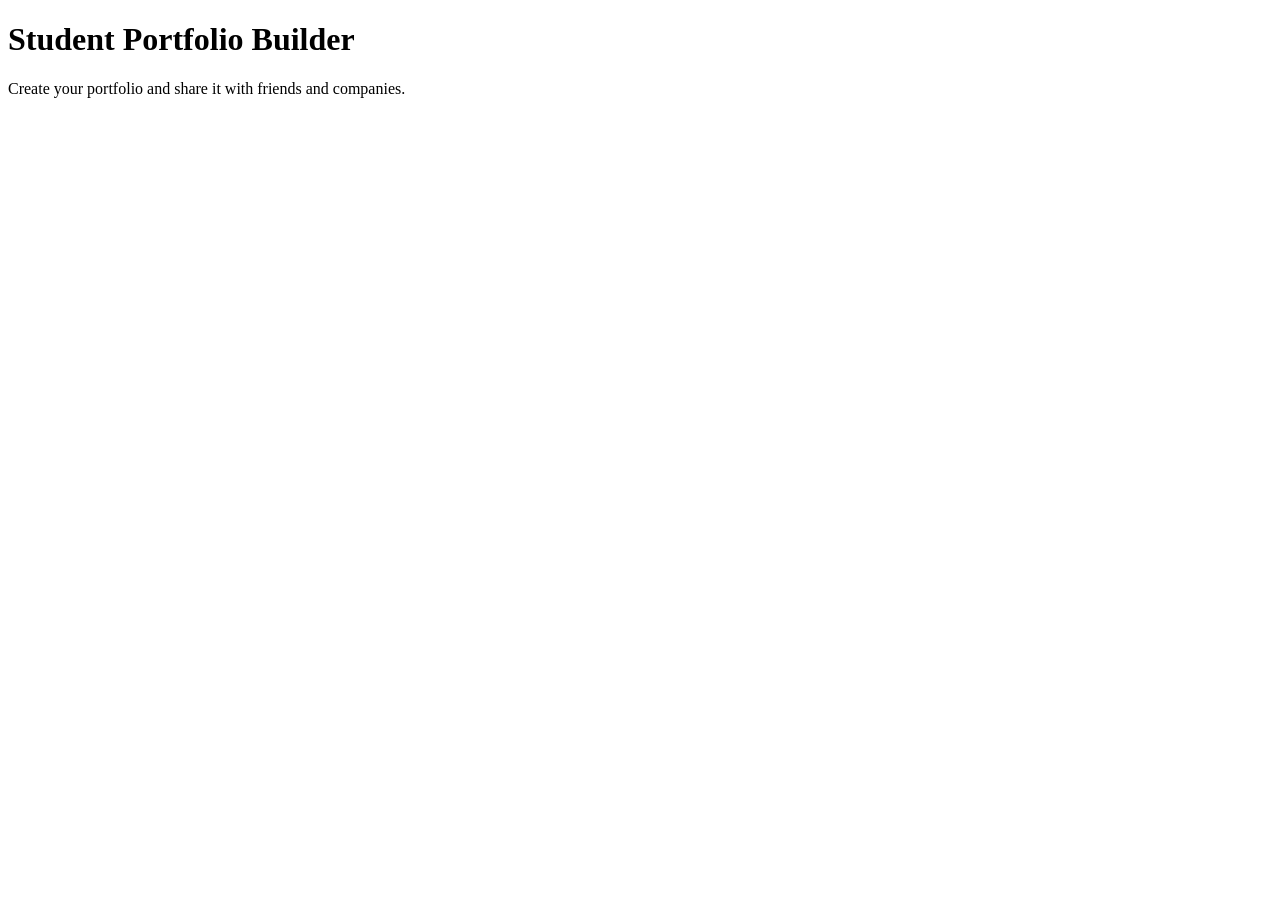
==== index.html @ 695f302a "Add landing page" ====
<!DOCTYPE html>
<html lang="en">
<head>
  <meta charset="UTF-8">
  <title>Student Portfolio</title>
</head>
<body>
  <h1>Student Portfolio Builder</h1>
  <p>Create your portfolio and share it with friends and companies.</p>
</body>
</html>
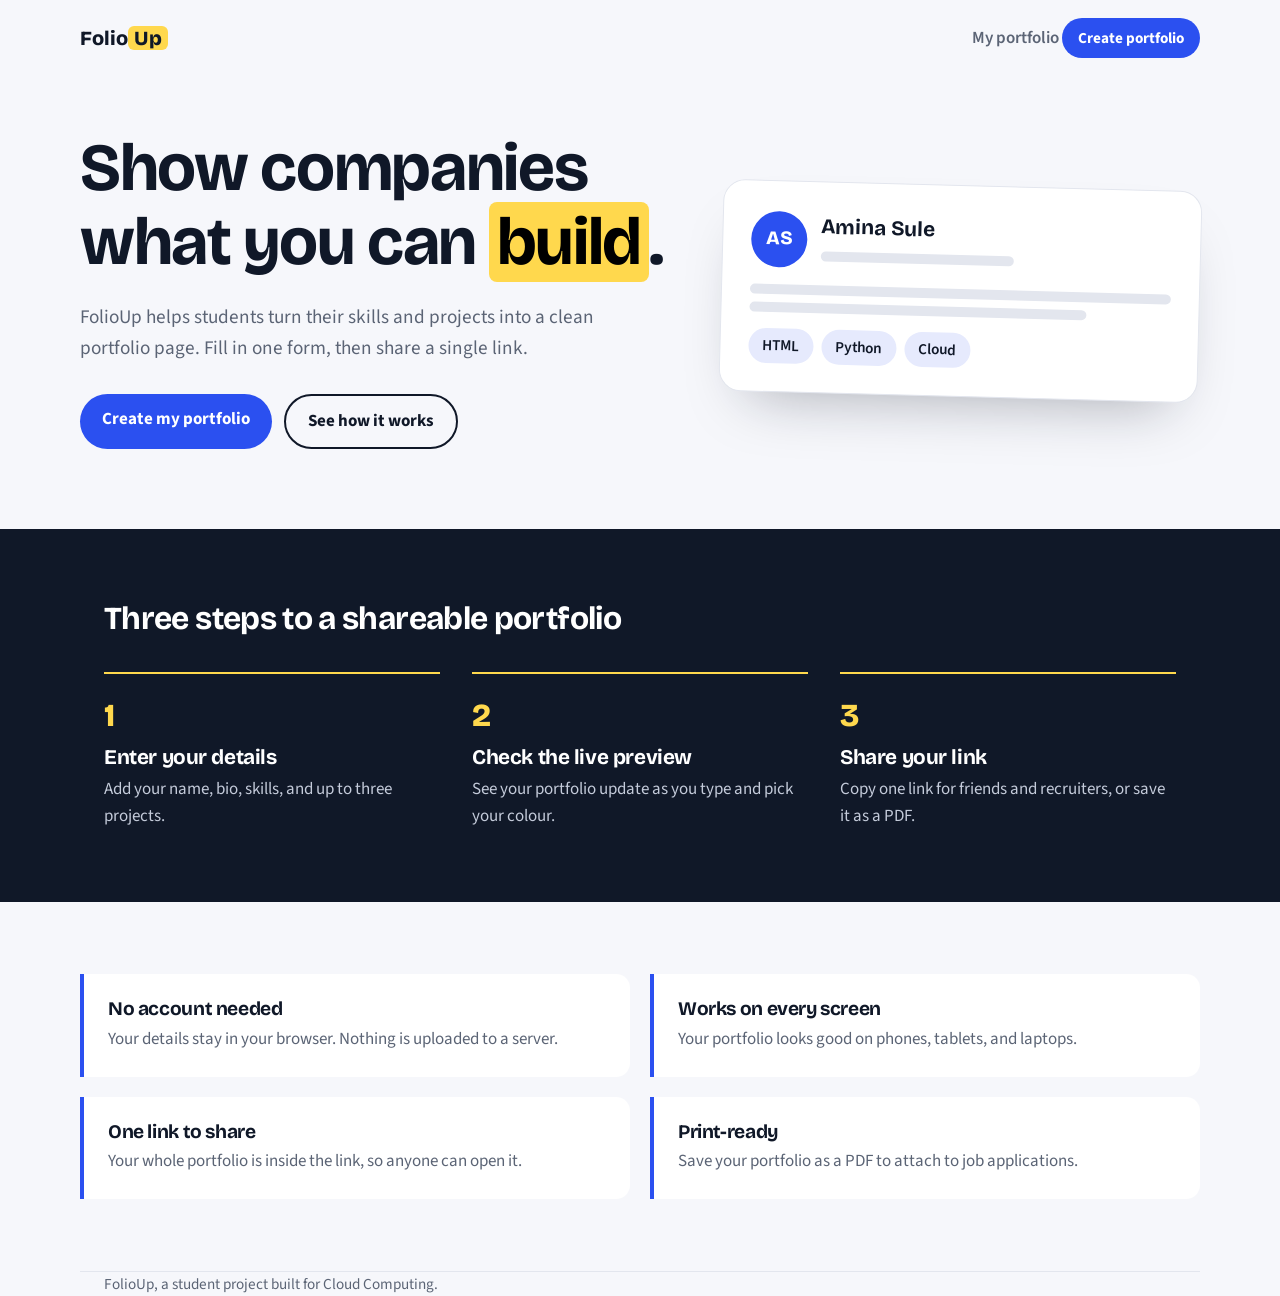
==== commit 1b909c30: "Add FolioUp site" ====
--- a/index.html
+++ b/index.html
@@ -1,11 +1,35 @@
 <!DOCTYPE html>
 <html lang="en">
-<head>
-  <meta charset="UTF-8">
-  <title>Student Portfolio</title>
-</head>
+<head><meta charset="UTF-8"><meta name="viewport" content="width=device-width,initial-scale=1"><link rel="preconnect" href="https://fonts.googleapis.com"><link rel="preconnect" href="https://fonts.gstatic.com" crossorigin><link href="https://fonts.googleapis.com/css2?family=Bricolage+Grotesque:wght@600;800&family=Source+Sans+3:wght@400;600;700&display=swap" rel="stylesheet"><link rel="stylesheet" href="css/style.css"><title>FolioUp - Build your student portfolio</title><meta name="description" content="Create a professional portfolio in minutes and share it with companies and friends."></head>
 <body>
-  <h1>Student Portfolio Builder</h1>
-  <p>Create your portfolio and share it with friends and companies.</p>
-</body>
-</html>+<header class="wrap nav"><a class="logo" href="index.html">Folio<span>Up</span></a><nav><a class="link" href="portfolio.html">My portfolio</a> <a class="btn small" href="create.html">Create portfolio</a></nav></header>
+<main>
+<section class="wrap hero">
+  <div>
+    <h1>Show companies what you can <mark>build</mark>.</h1>
+    <p class="lead">FolioUp helps students turn their skills and projects into a clean portfolio page. Fill in one form, then share a single link.</p>
+    <div class="actions"><a class="btn" href="create.html">Create my portfolio</a><a class="btn ghost" href="#how">See how it works</a></div>
+  </div>
+  <div class="mock" aria-hidden="true">
+    <div class="row"><div class="avatar">AS</div><div style="flex:1"><strong style="font-family:'Bricolage Grotesque',sans-serif;font-size:1.3rem">Amina Sule</strong><div class="bar" style="width:55%"></div></div></div>
+    <div class="bar"></div><div class="bar" style="width:80%"></div>
+    <ul class="chips" style="margin-top:16px"><li>HTML</li><li>Python</li><li>Cloud</li></ul>
+  </div>
+</section>
+<section class="band" id="how"><div class="wrap">
+  <h2>Three steps to a shareable portfolio</h2>
+  <ol class="steps">
+    <li><h3>Enter your details</h3><p>Add your name, bio, skills, and up to three projects.</p></li>
+    <li><h3>Check the live preview</h3><p>See your portfolio update as you type and pick your colour.</p></li>
+    <li><h3>Share your link</h3><p>Copy one link for friends and recruiters, or save it as a PDF.</p></li>
+  </ol>
+</div></section>
+<section class="wrap features">
+  <div class="feature"><h3>No account needed</h3><p>Your details stay in your browser. Nothing is uploaded to a server.</p></div>
+  <div class="feature"><h3>Works on every screen</h3><p>Your portfolio looks good on phones, tablets, and laptops.</p></div>
+  <div class="feature"><h3>One link to share</h3><p>Your whole portfolio is inside the link, so anyone can open it.</p></div>
+  <div class="feature"><h3>Print-ready</h3><p>Save your portfolio as a PDF to attach to job applications.</p></div>
+</section>
+</main>
+<footer class="wrap">FolioUp, a student project built for Cloud Computing.</footer>
+</body></html>
--- a/css/style.css
+++ b/css/style.css
@@ -0,0 +1,88 @@
+:root{--ink:#101828;--muted:#5b6475;--paper:#f6f7fb;--card:#fff;--line:#e3e6ee;--brand:#2b50f0;--hi:#ffd84d;--accent:#2b50f0;--r:14px}
+*{box-sizing:border-box}
+html{scroll-behavior:smooth}
+body{margin:0;font-family:"Source Sans 3",system-ui,-apple-system,"Segoe UI",sans-serif;font-size:1.0625rem;line-height:1.6;color:var(--ink);background:var(--paper)}
+h1,h2,h3{font-family:"Bricolage Grotesque","Segoe UI",system-ui,sans-serif;line-height:1.1;margin:0;letter-spacing:-.02em}
+a{color:inherit}
+:focus-visible{outline:3px solid var(--brand);outline-offset:3px;border-radius:6px}
+.wrap{max-width:1120px;margin:0 auto;padding:0 24px}
+.nav{display:flex;align-items:center;justify-content:space-between;padding:18px 0}
+.logo{font-family:"Bricolage Grotesque",sans-serif;font-weight:800;font-size:1.25rem;text-decoration:none}
+.logo span{background:var(--hi);padding:0 6px;border-radius:6px}
+.nav a.link{margin-left:20px;text-decoration:none;color:var(--muted);font-weight:600}
+.nav a.link:hover{color:var(--ink)}
+.btn{display:inline-block;border:0;cursor:pointer;font:inherit;font-weight:700;text-decoration:none;padding:12px 22px;border-radius:999px;background:var(--brand);color:#fff;transition:transform .15s,box-shadow .15s}
+.btn:hover{transform:translateY(-2px);box-shadow:0 8px 20px rgba(43,80,240,.3)}
+.btn.ghost{background:transparent;color:var(--ink);border:2px solid var(--ink)}
+.btn.ghost:hover{box-shadow:none;background:var(--ink);color:#fff}
+.btn.small{padding:8px 16px;font-size:.95rem}
+
+/* landing */
+.hero{display:grid;grid-template-columns:1.1fr .9fr;gap:56px;align-items:center;padding:56px 0 80px}
+.hero h1{font-size:clamp(2.4rem,5.5vw,4.2rem)}
+.hero h1 mark{background:var(--hi);padding:0 .12em;border-radius:8px}
+.hero p.lead{font-size:1.2rem;color:var(--muted);max-width:34em;margin:22px 0 30px}
+.hero .actions{display:flex;gap:12px;flex-wrap:wrap}
+.mock{background:var(--card);border:1px solid var(--line);border-radius:22px;padding:28px;box-shadow:0 30px 60px -30px rgba(16,24,40,.35);transform:rotate(1.5deg)}
+.mock .avatar{width:56px;height:56px;font-size:1.2rem}
+.mock .row{display:flex;gap:14px;align-items:center;margin-bottom:16px}
+.mock .bar{height:10px;border-radius:6px;background:var(--line);margin:8px 0}
+.band{background:var(--ink);color:#fff;padding:72px 0}
+.band h2{font-size:2rem;margin-bottom:36px}
+.steps{display:grid;grid-template-columns:repeat(3,1fr);gap:32px;counter-reset:s;list-style:none;padding:0;margin:0}
+.steps li{counter-increment:s;border-top:2px solid var(--hi);padding-top:16px}
+.steps li::before{content:counter(s);font-family:"Bricolage Grotesque",sans-serif;font-size:2rem;font-weight:800;color:var(--hi)}
+.steps h3{font-size:1.3rem;margin:6px 0}
+.steps p{color:#c4cbda;margin:0}
+.features{display:grid;grid-template-columns:repeat(2,1fr);gap:20px;padding:72px 0}
+.feature{padding:24px;border-left:4px solid var(--brand);background:var(--card);border-radius:0 var(--r) var(--r) 0}
+.feature h3{font-size:1.2rem;margin-bottom:6px}
+.feature p{margin:0;color:var(--muted)}
+footer{padding:28px 0 40px;color:var(--muted);font-size:.95rem;border-top:1px solid var(--line)}
+
+/* create page */
+.builder{display:grid;grid-template-columns:minmax(0,1fr) minmax(0,1fr);gap:32px;padding:16px 0 64px;align-items:start}
+.panel{background:var(--card);border:1px solid var(--line);border-radius:var(--r);padding:24px}
+.panel h2{font-size:1.3rem;margin-bottom:4px}
+fieldset{border:0;padding:0;margin:22px 0 0}
+legend{font-family:"Bricolage Grotesque",sans-serif;font-weight:700;font-size:1.1rem;padding:0;margin-bottom:8px}
+label{display:block;font-weight:600;font-size:.95rem;margin:12px 0 4px}
+input,textarea{width:100%;font:inherit;padding:10px 12px;border:1.5px solid var(--line);border-radius:10px;background:#fff;color:var(--ink)}
+input:focus,textarea:focus{border-color:var(--brand);outline:none;box-shadow:0 0 0 3px rgba(43,80,240,.15)}
+textarea{min-height:90px;resize:vertical}
+.hint{color:var(--muted);font-size:.9rem;margin:2px 0 0}
+.two{display:grid;grid-template-columns:1fr 1fr;gap:12px}
+.project{border:1px dashed var(--line);border-radius:10px;padding:4px 14px 14px;margin-top:12px}
+.swatches{display:flex;gap:10px;margin-top:6px}
+.swatches input{position:absolute;opacity:0}
+.swatches label{width:34px;height:34px;border-radius:50%;margin:0;cursor:pointer;border:3px solid #fff;box-shadow:0 0 0 1.5px var(--line)}
+.swatches input:checked+label{box-shadow:0 0 0 3px var(--ink)}
+.swatches input:focus-visible+label{outline:3px solid var(--brand);outline-offset:3px}
+.sticky{position:sticky;top:16px}
+.toolbar{display:flex;gap:10px;flex-wrap:wrap;margin-bottom:14px}
+.status{min-height:1.5em;color:#0a7a3d;font-weight:600;margin:8px 0 0}
+
+/* portfolio */
+.pf{background:var(--card);border:1px solid var(--line);border-radius:var(--r);padding:36px;border-top:8px solid var(--accent)}
+.pf-head{display:flex;gap:20px;align-items:center;margin-bottom:20px}
+.avatar{flex:none;width:84px;height:84px;border-radius:50%;background:var(--accent);color:#fff;display:grid;place-items:center;font-family:"Bricolage Grotesque",sans-serif;font-weight:800;font-size:1.8rem}
+.pf h1{font-size:clamp(1.8rem,4vw,2.6rem)}
+.role{margin:4px 0 0;color:var(--muted);font-weight:600}
+.pf h2{font-size:1.2rem;margin:28px 0 10px;padding-bottom:6px;border-bottom:2px solid var(--accent)}
+.bio{max-width:62ch;white-space:pre-line}
+.chips{display:flex;flex-wrap:wrap;gap:8px;list-style:none;padding:0;margin:0}
+.chips li{background:color-mix(in srgb,var(--accent) 12%,#fff);color:var(--ink);padding:5px 14px;border-radius:999px;font-weight:600;font-size:.95rem}
+.projects{display:grid;gap:14px}
+.proj{border:1px solid var(--line);border-radius:12px;padding:16px 18px}
+.proj h3{font-size:1.1rem}
+.proj p{margin:6px 0 0;color:var(--muted)}
+.proj a{color:var(--accent);font-weight:700}
+.contact{display:flex;gap:10px;flex-wrap:wrap}
+.contact a{padding:8px 16px;border-radius:999px;border:2px solid var(--accent);text-decoration:none;font-weight:700}
+.contact a:hover{background:var(--accent);color:#fff}
+.empty{text-align:center;padding:64px 24px;color:var(--muted)}
+.view{max-width:820px;margin:0 auto;padding-bottom:64px}
+
+@media(max-width:860px){.hero,.builder,.steps,.features{grid-template-columns:1fr}.sticky{position:static}.mock{transform:none}.two{grid-template-columns:1fr}}
+@media(prefers-reduced-motion:reduce){*{transition:none!important;scroll-behavior:auto!important}}
+@media print{.nav,.toolbar,footer,.no-print{display:none!important}body{background:#fff}.pf{border:0}}
